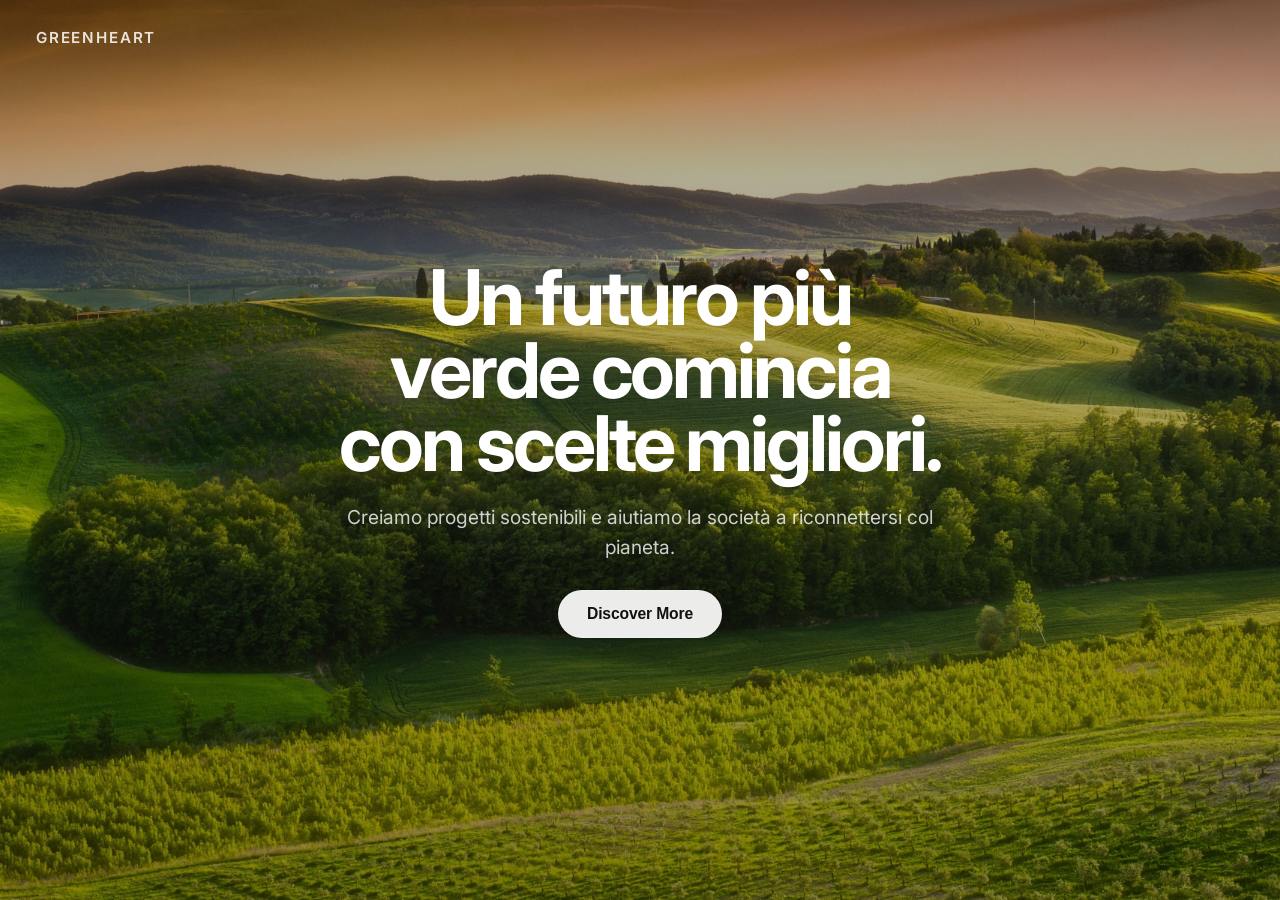
==== index.html @ 52d1bfee "feat: create GreenEarth landing page with hero section and animations" ====
<!DOCTYPE html>
<html lang="en">
<head>
  <meta charset="UTF-8">
  <meta name="viewport" content="width=device-width, initial-scale=1.0">

  <link href="https://fonts.googleapis.com/css2?family=Inter:wght@400;600;700&display=swap" rel="stylesheet">
  <link rel="stylesheet" href="CSS/style.css">

<title>GreenEarth</title>
</head>

<body>

  <section class="hero">

    <!-- LOGO / BRAND -->
    <a href="index.html" class="hero-logo">GreenHeart</a>

    <div class="hero-content">
      <h1>Un futuro più verde comincia con scelte migliori.</h1>
      <p>Creiamo progetti sostenibili e aiutiamo la società a riconnettersi col pianeta.</p>
      <button class="btn">Discover More</button>
    </div>

  </section>

</body>
</html>
---- CSS/style.css ----
/* RESET */
* {
  margin: 0;
  padding: 0;
  box-sizing: border-box;
}

/* BASE */
body {
  font-family: "Inter", sans-serif;
  background: #000;
}

/* HERO */
.hero {
  min-height: 100vh;
  position: relative;
  overflow: hidden;
  display: flex;
  justify-content: center;
  align-items: center;
  text-align: center;
  color: white;
  padding: 40px 20px;
}
.hero::before {
  content: "";
  position: absolute;
  inset: 0;
  background-image: url("../IMMAGINI/561105.jpg");
  background-size: cover;
  background-position: center;
  background-repeat: no-repeat;
  transform: scale(1.12);
  animation: zoomOut 7s ease forwards, slowMove 20s linear infinite;
  z-index: -3;
}
.hero::after {
  content: "";
  position: absolute;
  inset: 0;
  background: linear-gradient(to bottom, rgba(0, 0, 0, 0.28), rgba(0, 0, 0, 0.42));
  z-index: -2;
}

/* LOGO */
.hero-logo {
  position: absolute;
  top: 28px;
  left: 36px;
  z-index: 3;
  font-size: 0.95rem;
  font-weight: 600;
  letter-spacing: 0.12em;
  text-transform: uppercase;
  color: rgba(255, 255, 255, 0.85);
  text-decoration: none;
  transition: opacity 0.3s ease, letter-spacing 0.3s ease;
  animation: fadeSoft 1.2s ease forwards;
}
.hero-logo:hover {
  opacity: 0.75;
  letter-spacing: 0.14em;
}

/* CONTENUTO CENTRALE */
.hero-content {
  position: relative;
  z-index: 2;
  max-width: 760px;
  padding: 20px;
}
.hero-content h1 {
  font-size: clamp(2.8rem, 6vw, 5.4rem);
  font-weight: 700;
  line-height: 0.95;
  letter-spacing: -0.04em;
  margin-bottom: 18px;
  text-wrap: balance;
  opacity: 0;
  animation: fadeUp 1.4s cubic-bezier(0.22, 1, 0.36, 1) forwards;
  animation-delay: 0.4s;
}
.hero-content p {
  max-width: 620px;
  margin: 0 auto 30px;
  font-size: clamp(1rem, 1.8vw, 1.2rem);
  line-height: 1.6;
  color: rgba(255, 255, 255, 0.86);
  opacity: 0;
  animation: fadeUp 1.4 cubic-bezier(0.22, 1, 0.36, 1) forwards;
  animation-delay: 0.8s;
}
.hero-content .btn {
  opacity: 0;
  animation: fadeUp 1.4s cubic-bezier(0.22, 1, 0.36, 1) forwards;
  animation-delay: 1.2s;
}

/* BOTTONE */
.btn {
  display: inline-flex;
  align-items: center;
  justify-content: center;
  padding: 14px 28px;
  border: 1px solid rgba(255, 255, 255, 0.18);
  border-radius: 999px;
  background: rgba(255, 255, 255, 0.92);
  color: #111;
  font-size: 0.98rem;
  font-weight: 600;
  letter-spacing: -0.01em;
  cursor: pointer;
  backdrop-filter: blur(8px);
  transition: transform 0.3s ease, background 0.3s ease, box-shadow 0.3s ease;
}
.btn:hover {
  transform: translateY(-2px) scale(1.01);
  background: #ffffff;
  box-shadow: 0 10px 30px rgba(0, 0, 0, 0.18);
}

/* ANIMAZIONI */
@keyframes zoomOut {
  from {
    transform: scale(1.12);
  }
  to {
    transform: scale(1);
  }
}
@keyframes fadeSoft {
  from {
    opacity: 0;
    transform: translateY(-16px);
  }
  to {
    opacity: 1;
    transform: translateY(0);
  }
}
@keyframes fadeUp {
  from {
    opacity: 0;
    transform: translateY(40px);
  }
  to {
    opacity: 1;
    transform: translateY(0);
  }
}
@keyframes slowMove {
  0% {
    background-position: center;
  }
  50% {
    background-position: 52% 48%;
  }
  100% {
    background-position: center;
  }
}
/* RESPONSIVE */
@media (max-width: 768px) {
  .hero {
    align-items: flex-end;
    padding-bottom: 90px;
  }
  .hero-logo {
    top: 20px;
    left: 20px;
    font-size: 0.85rem;
  }
  .hero-content h1 {
    font-size: clamp(2.2rem, 9vw, 3.4rem);
  }
  .hero-content p {
    font-size: 1rem;
  }
  .btn {
    padding: 13px 24px;
    font-size: 0.95rem;
  }
}

/*# sourceMappingURL=style.css.map */
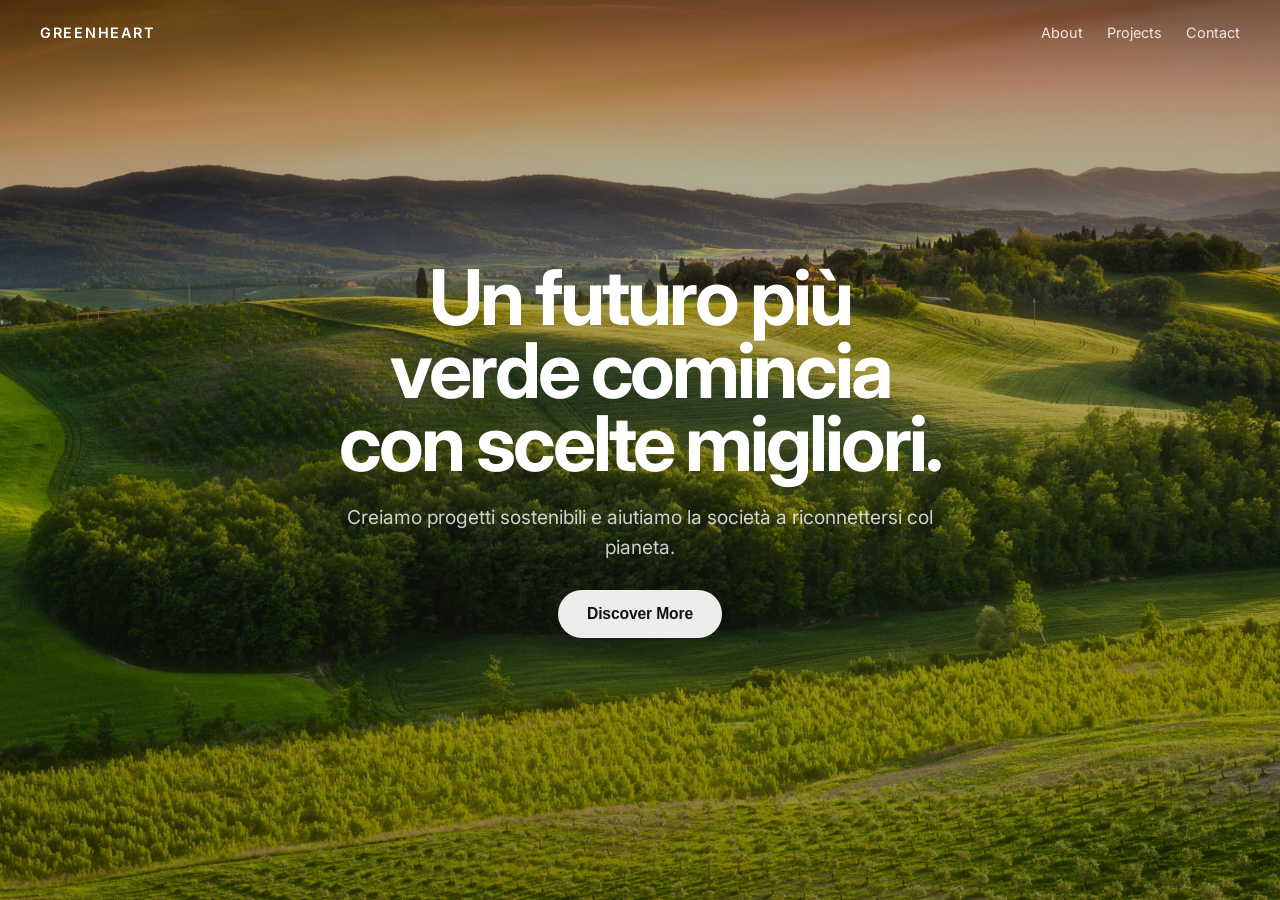
==== commit eacd9486: "refactor: move navbar outside hero and improve layout structure" ====
--- a/index.html
+++ b/index.html
@@ -7,24 +7,28 @@
   <link href="https://fonts.googleapis.com/css2?family=Inter:wght@400;600;700&display=swap" rel="stylesheet">
   <link rel="stylesheet" href="CSS/style.css">
 
-<title>GreenEarth</title>
+  <title>GreenEarth</title>
 </head>
 
 <body>
 
+  <header class="nav">
+    <a href="index.html" class="logo">GreenHeart</a>
+
+    <nav>
+      <a href="#about">About</a>
+      <a href="#projects">Projects</a>
+      <a href="#contact">Contact</a>
+    </nav>
+  </header>
+
   <section class="hero">
-
-    <!-- LOGO / BRAND -->
-    <a href="index.html" class="hero-logo">GreenHeart</a>
-
     <div class="hero-content">
       <h1>Un futuro più verde comincia con scelte migliori.</h1>
       <p>Creiamo progetti sostenibili e aiutiamo la società a riconnettersi col pianeta.</p>
       <button class="btn">Discover More</button>
     </div>
-
   </section>
 
 </body>
-</html>
-
+</html>
--- a/CSS/style.css
+++ b/CSS/style.css
@@ -182,5 +182,37 @@
     font-size: 0.95rem;
   }
 }
+/*NAV*/
+.nav {
+  position: absolute;
+  top: 0;
+  width: 100%;
+  padding: 24px 40px;
+  display: flex;
+  justify-content: space-between;
+  align-items: center;
+  z-index: 10;
+}
+.nav .logo {
+  font-size: 0.9rem;
+  font-weight: 600;
+  letter-spacing: 0.12em;
+  text-transform: uppercase;
+  color: white;
+  text-decoration: none;
+}
+.nav nav {
+  display: flex;
+  gap: 24px;
+}
+.nav nav a {
+  font-size: 0.9rem;
+  color: rgba(255, 255, 255, 0.85);
+  text-decoration: none;
+  transition: opacity 0.3s;
+}
+.nav nav a:hover {
+  opacity: 0.6;
+}
 
 /*# sourceMappingURL=style.css.map */
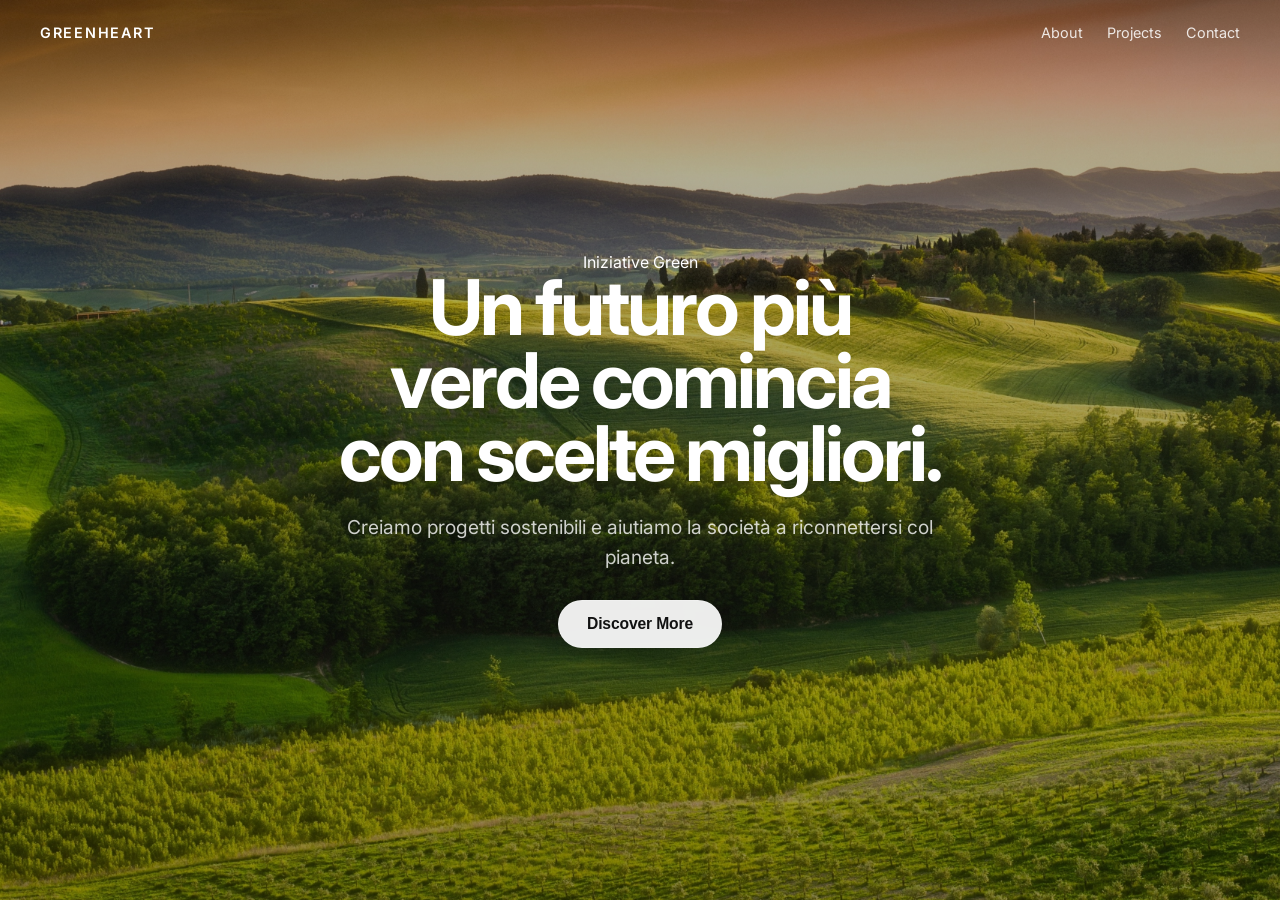
==== commit f2668a0a: "fix: correct sass build path and compilation issue" ====
--- a/index.html
+++ b/index.html
@@ -6,6 +6,8 @@
 
   <link href="https://fonts.googleapis.com/css2?family=Inter:wght@400;600;700&display=swap" rel="stylesheet">
   <link rel="stylesheet" href="CSS/style.css">
+  <!--FONT-->
+  <link href="https://fonts.googleapis.com/css2?family=Syne:wght@700;800&family=DM+Sans:wght@400;500&display=swap" rel="stylesheet">
 
   <title>GreenEarth</title>
 </head>
@@ -24,6 +26,7 @@
 
   <section class="hero">
     <div class="hero-content">
+      <span class="eyebrow">Iniziative Green</span>
       <h1>Un futuro più verde comincia con scelte migliori.</h1>
       <p>Creiamo progetti sostenibili e aiutiamo la società a riconnettersi col pianeta.</p>
       <button class="btn">Discover More</button>
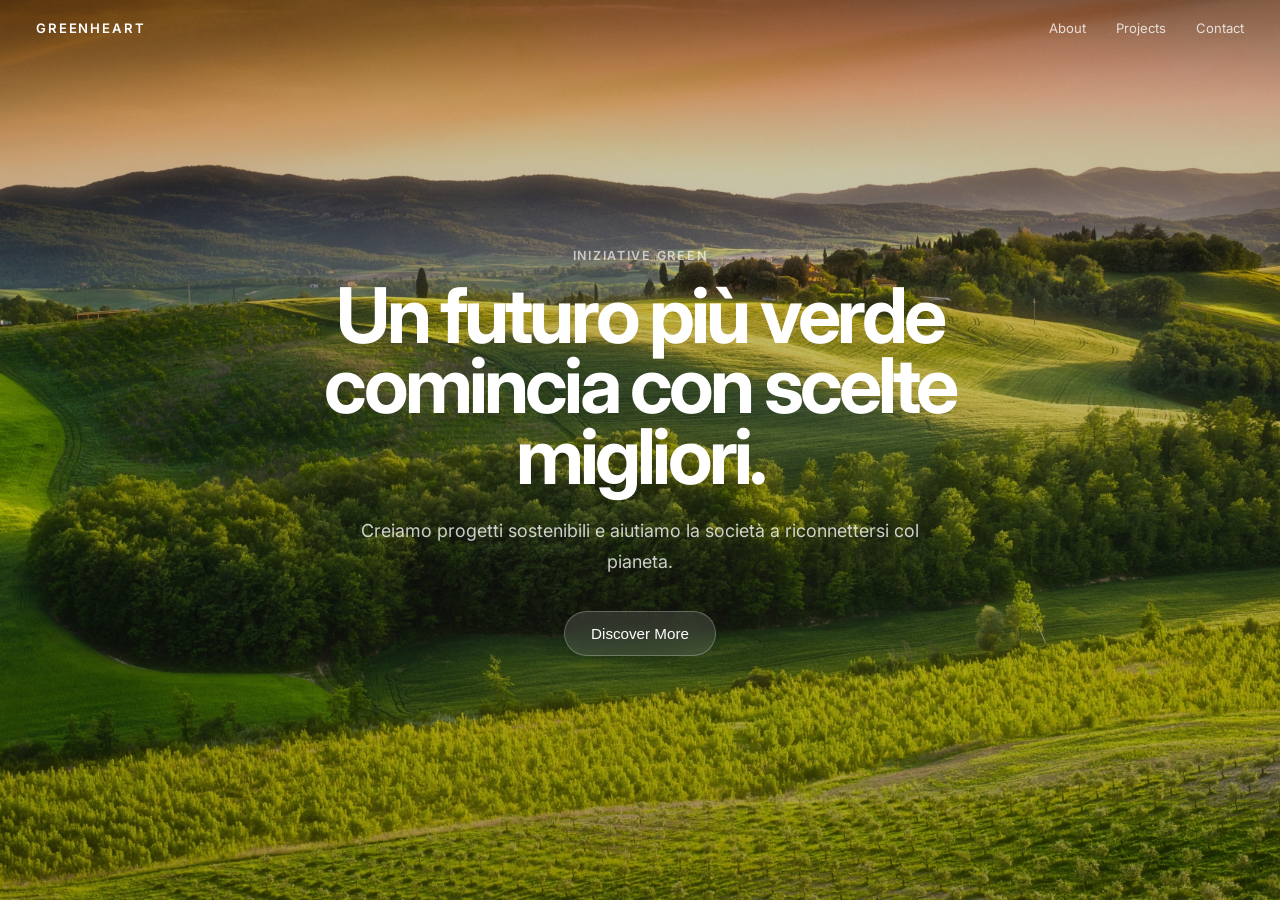
==== commit a3f82c66: "fix: resolve about page background and section style conflict" ====
--- a/index.html
+++ b/index.html
@@ -1,5 +1,5 @@
 <!DOCTYPE html>
-<html lang="en">
+<html lang="it">
 <head>
   <meta charset="UTF-8">
   <meta name="viewport" content="width=device-width, initial-scale=1.0">
--- a/CSS/style.css
+++ b/CSS/style.css
@@ -6,9 +6,55 @@
 }
 
 /* BASE */
+html {
+  scroll-behavior: smooth;
+}
+
 body {
   font-family: "Inter", sans-serif;
   background: #000;
+  color: #fff;
+}
+
+/* NAV */
+.nav {
+  position: absolute;
+  top: 0;
+  left: 0;
+  width: 100%;
+  padding: 20px 36px;
+  display: flex;
+  justify-content: space-between;
+  align-items: center;
+  z-index: 10;
+  opacity: 0;
+  transform: translateY(-20px);
+  animation: fadeNav 1.1s cubic-bezier(0.22, 1, 0.36, 1) forwards;
+  animation-delay: 0.3s;
+}
+.nav .logo {
+  font-size: 0.82rem;
+  font-weight: 600;
+  letter-spacing: 0.14em;
+  text-transform: uppercase;
+  color: #fff;
+  text-decoration: none;
+}
+.nav .logo:hover {
+  opacity: 0.7;
+}
+.nav nav {
+  display: flex;
+  gap: 30px;
+}
+.nav nav a {
+  font-size: 0.82rem;
+  color: rgba(255, 255, 255, 0.78);
+  text-decoration: none;
+  transition: opacity 0.3s ease;
+}
+.nav nav a:hover {
+  opacity: 0.55;
 }
 
 /* HERO */
@@ -20,7 +66,6 @@
   justify-content: center;
   align-items: center;
   text-align: center;
-  color: white;
   padding: 40px 20px;
 }
 .hero::before {
@@ -30,65 +75,55 @@
   background-image: url("../IMMAGINI/561105.jpg");
   background-size: cover;
   background-position: center;
-  background-repeat: no-repeat;
-  transform: scale(1.12);
-  animation: zoomOut 7s ease forwards, slowMove 20s linear infinite;
+  transform: scale(1.18);
+  animation: heroZoom 7s cubic-bezier(0.22, 1, 0.36, 1) forwards, heroDrift 18s ease-in-out infinite alternate;
   z-index: -3;
 }
 .hero::after {
   content: "";
   position: absolute;
   inset: 0;
-  background: linear-gradient(to bottom, rgba(0, 0, 0, 0.28), rgba(0, 0, 0, 0.42));
+  background: linear-gradient(to bottom, rgba(0, 0, 0, 0.18), rgba(0, 0, 0, 0.34));
   z-index: -2;
 }
 
-/* LOGO */
-.hero-logo {
-  position: absolute;
-  top: 28px;
-  left: 36px;
-  z-index: 3;
-  font-size: 0.95rem;
-  font-weight: 600;
-  letter-spacing: 0.12em;
-  text-transform: uppercase;
-  color: rgba(255, 255, 255, 0.85);
-  text-decoration: none;
-  transition: opacity 0.3s ease, letter-spacing 0.3s ease;
-  animation: fadeSoft 1.2s ease forwards;
-}
-.hero-logo:hover {
-  opacity: 0.75;
-  letter-spacing: 0.14em;
-}
-
-/* CONTENUTO CENTRALE */
+/* HERO CONTENT */
 .hero-content {
   position: relative;
   z-index: 2;
-  max-width: 760px;
+  max-width: 680px;
   padding: 20px;
 }
+.hero-content .eyebrow {
+  display: inline-block;
+  margin-bottom: 18px;
+  font-size: 0.78rem;
+  font-weight: 600;
+  letter-spacing: 0.14em;
+  text-transform: uppercase;
+  color: rgba(255, 255, 255, 0.65);
+  opacity: 0;
+  animation: fadeUp 1.2s ease forwards;
+  animation-delay: 0.2s;
+}
 .hero-content h1 {
-  font-size: clamp(2.8rem, 6vw, 5.4rem);
+  font-size: clamp(3rem, 6vw, 5.8rem);
   font-weight: 700;
-  line-height: 0.95;
-  letter-spacing: -0.04em;
-  margin-bottom: 18px;
-  text-wrap: balance;
+  line-height: 0.92;
+  letter-spacing: -0.05em;
+  margin-bottom: 22px;
   opacity: 0;
   animation: fadeUp 1.4s cubic-bezier(0.22, 1, 0.36, 1) forwards;
   animation-delay: 0.4s;
 }
 .hero-content p {
-  max-width: 620px;
-  margin: 0 auto 30px;
-  font-size: clamp(1rem, 1.8vw, 1.2rem);
-  line-height: 1.6;
-  color: rgba(255, 255, 255, 0.86);
-  opacity: 0;
-  animation: fadeUp 1.4 cubic-bezier(0.22, 1, 0.36, 1) forwards;
+  max-width: 560px;
+  margin: 0 auto 34px;
+  font-size: clamp(1rem, 1.5vw, 1.12rem);
+  line-height: 1.75;
+  color: rgba(255, 255, 255, 0.78);
+  opacity: 0;
+  animation: fadeUp 1.4s cubic-bezier(0.22, 1, 0.36, 1) forwards;
   animation-delay: 0.8s;
 }
 .hero-content .btn {
@@ -97,42 +132,50 @@
   animation-delay: 1.2s;
 }
 
-/* BOTTONE */
+/* BUTTON - STYLE APPLE */
 .btn {
-  display: inline-flex;
-  align-items: center;
-  justify-content: center;
-  padding: 14px 28px;
-  border: 1px solid rgba(255, 255, 255, 0.18);
+  padding: 13px 26px;
   border-radius: 999px;
-  background: rgba(255, 255, 255, 0.92);
-  color: #111;
-  font-size: 0.98rem;
-  font-weight: 600;
-  letter-spacing: -0.01em;
-  cursor: pointer;
-  backdrop-filter: blur(8px);
-  transition: transform 0.3s ease, background 0.3s ease, box-shadow 0.3s ease;
+  background: rgba(255, 255, 255, 0.12);
+  color: #fff;
+  border: 1px solid rgba(255, 255, 255, 0.25);
+  backdrop-filter: blur(12px);
+  text-decoration: none;
+  font-size: 0.95rem;
+  font-weight: 500;
+  transition: all 0.35s ease;
 }
 .btn:hover {
-  transform: translateY(-2px) scale(1.01);
-  background: #ffffff;
-  box-shadow: 0 10px 30px rgba(0, 0, 0, 0.18);
+  background: rgba(255, 255, 255, 0.2);
+  transform: translateY(-2px) scale(1.02);
+  box-shadow: 0 10px 30px rgba(0, 0, 0, 0.25);
+}
+
+/* SEZIONI */
+section:not(.hero):not(.about-hero) {
+  padding: 120px 24px;
+  background: #f7f9f6;
+  color: #1c1c1c;
+  text-align: center;
+}
+section:not(.hero):not(.about-hero) h2 {
+  font-size: clamp(2rem, 4vw, 3rem);
+  margin-bottom: 20px;
+  letter-spacing: -0.03em;
+}
+section:not(.hero):not(.about-hero) p {
+  max-width: 700px;
+  margin: 0 auto;
+  line-height: 1.7;
+  font-size: 1.05rem;
+  color: #4a4a4a;
 }
 
 /* ANIMAZIONI */
-@keyframes zoomOut {
-  from {
-    transform: scale(1.12);
-  }
-  to {
-    transform: scale(1);
-  }
-}
-@keyframes fadeSoft {
+@keyframes fadeNav {
   from {
     opacity: 0;
-    transform: translateY(-16px);
+    transform: translateY(-20px);
   }
   to {
     opacity: 1;
@@ -149,28 +192,37 @@
     transform: translateY(0);
   }
 }
-@keyframes slowMove {
+@keyframes heroZoom {
+  from {
+    transform: scale(1.18);
+  }
+  to {
+    transform: scale(1);
+  }
+}
+@keyframes heroDrift {
   0% {
-    background-position: center;
-  }
-  50% {
-    background-position: 52% 48%;
+    background-position: 50% 50%;
   }
   100% {
-    background-position: center;
+    background-position: 54% 48%;
   }
 }
 /* RESPONSIVE */
 @media (max-width: 768px) {
+  .nav {
+    padding: 18px 20px;
+  }
+  .nav nav {
+    gap: 16px;
+  }
+  .nav nav a {
+    font-size: 0.8rem;
+  }
   .hero {
     align-items: flex-end;
     padding-bottom: 90px;
   }
-  .hero-logo {
-    top: 20px;
-    left: 20px;
-    font-size: 0.85rem;
-  }
   .hero-content h1 {
     font-size: clamp(2.2rem, 9vw, 3.4rem);
   }
@@ -178,41 +230,98 @@
     font-size: 1rem;
   }
   .btn {
-    padding: 13px 24px;
-    font-size: 0.95rem;
-  }
-}
-/*NAV*/
-.nav {
-  position: absolute;
-  top: 0;
-  width: 100%;
-  padding: 24px 40px;
+    padding: 11px 20px;
+    font-size: 0.9rem;
+  }
+  section:not(.hero) {
+    padding: 90px 20px;
+  }
+}
+/* ABOUT PAGE */
+.about-page {
+  min-height: 100vh;
+  background: #000;
+}
+
+.about-hero {
+  min-height: 100vh;
+  position: relative;
+  overflow: hidden;
+  isolation: isolate;
   display: flex;
-  justify-content: space-between;
+  justify-content: flex-end;
   align-items: center;
-  z-index: 10;
-}
-.nav .logo {
-  font-size: 0.9rem;
+  padding: 120px 40px 60px;
+}
+.about-hero::before {
+  content: "";
+  position: absolute;
+  inset: 0;
+  background-image: url("../IMMAGINI/ABOUT.jpg");
+  background-size: cover;
+  background-position: center;
+  background-repeat: no-repeat;
+  transform: scale(1.06);
+  animation: heroZoom 7s cubic-bezier(0.22, 1, 0.36, 1) forwards;
+  z-index: 0;
+}
+.about-hero::after {
+  content: "";
+  position: absolute;
+  inset: 0;
+  background: linear-gradient(to right, rgba(0, 0, 0, 0.16), rgba(0, 0, 0, 0.42));
+  z-index: 1;
+}
+
+.about-panel {
+  position: relative;
+  z-index: 2;
+  width: min(100%, 520px);
+  padding: 36px 32px;
+  border-radius: 28px;
+  border: 1px solid rgba(255, 255, 255, 0.14);
+  background: rgba(255, 255, 255, 0.08);
+  backdrop-filter: blur(14px);
+  box-shadow: 0 20px 60px rgba(0, 0, 0, 0.22);
+}
+.about-panel .eyebrow {
+  display: inline-block;
+  margin-bottom: 16px;
+  font-size: 0.78rem;
   font-weight: 600;
-  letter-spacing: 0.12em;
+  letter-spacing: 0.14em;
   text-transform: uppercase;
-  color: white;
-  text-decoration: none;
-}
-.nav nav {
-  display: flex;
-  gap: 24px;
-}
-.nav nav a {
-  font-size: 0.9rem;
-  color: rgba(255, 255, 255, 0.85);
-  text-decoration: none;
-  transition: opacity 0.3s;
-}
-.nav nav a:hover {
-  opacity: 0.6;
+  color: rgba(255, 255, 255, 0.68);
+}
+.about-panel h1 {
+  font-size: clamp(2rem, 4vw, 3.4rem);
+  line-height: 0.98;
+  letter-spacing: -0.04em;
+  margin-bottom: 18px;
+  color: #fff;
+}
+.about-panel p {
+  font-size: 1rem;
+  line-height: 1.75;
+  color: rgba(255, 255, 255, 0.82);
+}
+
+@media (max-width: 768px) {
+  .about-hero {
+    justify-content: center;
+    align-items: flex-end;
+    padding: 110px 20px 40px;
+  }
+  .about-panel {
+    padding: 28px 22px;
+    border-radius: 22px;
+  }
+  .about-panel h1 {
+    font-size: clamp(1.8rem, 8vw, 2.6rem);
+  }
+  .about-panel p {
+    font-size: 0.98rem;
+  }
 }
 
 /*# sourceMappingURL=style.css.map */
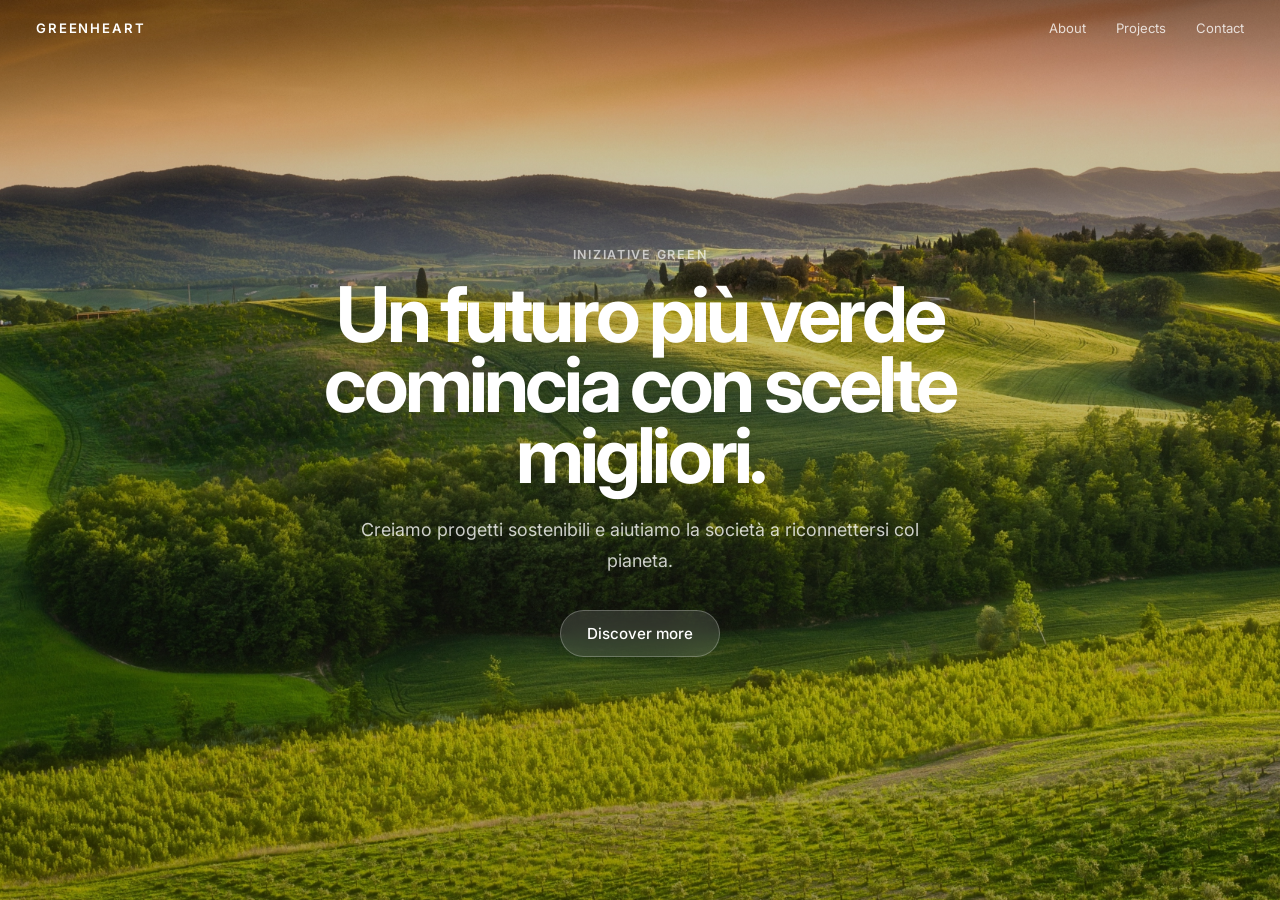
==== commit b34c56d8: "feat: link hero CTA button to projects page" ====
--- a/index.html
+++ b/index.html
@@ -18,9 +18,9 @@
     <a href="index.html" class="logo">GreenHeart</a>
 
     <nav>
-      <a href="#about">About</a>
-      <a href="#projects">Projects</a>
-      <a href="#contact">Contact</a>
+      <a href="PAGINE/about.html">About</a>
+      <a href="PAGINE/Progetti.html">Projects</a>
+      <a href="PAGINE/Form.html">Contact</a>
     </nav>
   </header>
 
@@ -29,7 +29,7 @@
       <span class="eyebrow">Iniziative Green</span>
       <h1>Un futuro più verde comincia con scelte migliori.</h1>
       <p>Creiamo progetti sostenibili e aiutiamo la società a riconnettersi col pianeta.</p>
-      <button class="btn">Discover More</button>
+      <a href="PAGINE/Progetti.html" class="PulsanteHome">Discover more</a>
     </div>
   </section>
 
--- a/CSS/style.css
+++ b/CSS/style.css
@@ -1,11 +1,18 @@
-/* RESET */
+/* =========================
+   VARIABLES
+========================= */
+/* =========================
+   RESET
+========================= */
 * {
   margin: 0;
   padding: 0;
   box-sizing: border-box;
 }
 
-/* BASE */
+/* =========================
+   BASE
+========================= */
 html {
   scroll-behavior: smooth;
 }
@@ -13,10 +20,12 @@
 body {
   font-family: "Inter", sans-serif;
   background: #000;
-  color: #fff;
-}
-
-/* NAV */
+  color: #ffffff;
+}
+
+/* =========================
+   NAV
+========================= */
 .nav {
   position: absolute;
   top: 0;
@@ -37,7 +46,7 @@
   font-weight: 600;
   letter-spacing: 0.14em;
   text-transform: uppercase;
-  color: #fff;
+  color: #ffffff;
   text-decoration: none;
 }
 .nav .logo:hover {
@@ -57,7 +66,9 @@
   opacity: 0.55;
 }
 
-/* HERO */
+/* =========================
+   HOME HERO
+========================= */
 .hero {
   min-height: 100vh;
   position: relative;
@@ -75,6 +86,7 @@
   background-image: url("../IMMAGINI/561105.jpg");
   background-size: cover;
   background-position: center;
+  background-repeat: no-repeat;
   transform: scale(1.18);
   animation: heroZoom 7s cubic-bezier(0.22, 1, 0.36, 1) forwards, heroDrift 18s ease-in-out infinite alternate;
   z-index: -3;
@@ -87,7 +99,6 @@
   z-index: -2;
 }
 
-/* HERO CONTENT */
 .hero-content {
   position: relative;
   z-index: 2;
@@ -132,38 +143,44 @@
   animation-delay: 1.2s;
 }
 
-/* BUTTON - STYLE APPLE */
-.btn {
+/* =========================
+   BUTTON
+========================= */
+.PulsanteHome {
+  display: inline-block;
   padding: 13px 26px;
   border-radius: 999px;
   background: rgba(255, 255, 255, 0.12);
-  color: #fff;
+  color: #ffffff;
   border: 1px solid rgba(255, 255, 255, 0.25);
   backdrop-filter: blur(12px);
   text-decoration: none;
   font-size: 0.95rem;
   font-weight: 500;
   transition: all 0.35s ease;
-}
-.btn:hover {
+  cursor: pointer;
+}
+.PulsanteHome:hover {
   background: rgba(255, 255, 255, 0.2);
   transform: translateY(-2px) scale(1.02);
   box-shadow: 0 10px 30px rgba(0, 0, 0, 0.25);
 }
 
-/* SEZIONI */
-section:not(.hero):not(.about-hero) {
+/* =========================
+   GENERIC SECTIONS
+========================= */
+section:not(.hero):not(.about-hero):not(.projects-hero) {
   padding: 120px 24px;
   background: #f7f9f6;
   color: #1c1c1c;
   text-align: center;
 }
-section:not(.hero):not(.about-hero) h2 {
+section:not(.hero):not(.about-hero):not(.projects-hero) h2 {
   font-size: clamp(2rem, 4vw, 3rem);
   margin-bottom: 20px;
   letter-spacing: -0.03em;
 }
-section:not(.hero):not(.about-hero) p {
+section:not(.hero):not(.about-hero):not(.projects-hero) p {
   max-width: 700px;
   margin: 0 auto;
   line-height: 1.7;
@@ -171,73 +188,9 @@
   color: #4a4a4a;
 }
 
-/* ANIMAZIONI */
-@keyframes fadeNav {
-  from {
-    opacity: 0;
-    transform: translateY(-20px);
-  }
-  to {
-    opacity: 1;
-    transform: translateY(0);
-  }
-}
-@keyframes fadeUp {
-  from {
-    opacity: 0;
-    transform: translateY(40px);
-  }
-  to {
-    opacity: 1;
-    transform: translateY(0);
-  }
-}
-@keyframes heroZoom {
-  from {
-    transform: scale(1.18);
-  }
-  to {
-    transform: scale(1);
-  }
-}
-@keyframes heroDrift {
-  0% {
-    background-position: 50% 50%;
-  }
-  100% {
-    background-position: 54% 48%;
-  }
-}
-/* RESPONSIVE */
-@media (max-width: 768px) {
-  .nav {
-    padding: 18px 20px;
-  }
-  .nav nav {
-    gap: 16px;
-  }
-  .nav nav a {
-    font-size: 0.8rem;
-  }
-  .hero {
-    align-items: flex-end;
-    padding-bottom: 90px;
-  }
-  .hero-content h1 {
-    font-size: clamp(2.2rem, 9vw, 3.4rem);
-  }
-  .hero-content p {
-    font-size: 1rem;
-  }
-  .btn {
-    padding: 11px 20px;
-    font-size: 0.9rem;
-  }
-  section:not(.hero) {
-    padding: 90px 20px;
-  }
-}
-/* ABOUT PAGE */
+/* =========================
+   ABOUT PAGE
+========================= */
 .about-page {
   min-height: 100vh;
   background: #000;
@@ -248,10 +201,12 @@
   position: relative;
   overflow: hidden;
   isolation: isolate;
-  display: flex;
-  justify-content: flex-end;
+  display: grid;
+  grid-template-columns: minmax(280px, 420px) minmax(420px, 640px);
+  justify-content: center;
   align-items: center;
-  padding: 120px 40px 60px;
+  column-gap: 64px;
+  padding: 120px 60px 60px;
 }
 .about-hero::before {
   content: "";
@@ -269,20 +224,59 @@
   content: "";
   position: absolute;
   inset: 0;
-  background: linear-gradient(to right, rgba(0, 0, 0, 0.16), rgba(0, 0, 0, 0.42));
+  background: linear-gradient(to right, rgba(0, 0, 0, 0.18), rgba(0, 0, 0, 0.36));
   z-index: 1;
 }
 
+.about-left {
+  position: relative;
+  z-index: 2;
+  max-width: 380px;
+  opacity: 0;
+  animation: fadeLeft 1.2s cubic-bezier(0.22, 1, 0.36, 1) forwards;
+  animation-delay: 0.4s;
+}
+.about-left p {
+  margin: 0;
+  font-size: clamp(1.6rem, 2.8vw, 2.6rem);
+  line-height: 1.22;
+  font-weight: 500;
+  color: rgba(255, 255, 255, 0.9);
+  letter-spacing: -0.01em;
+}
+.about-left .highlight {
+  position: relative;
+  display: inline-block;
+  color: #ffffff;
+  z-index: 1;
+}
+.about-left .highlight::after {
+  content: "";
+  position: absolute;
+  left: 0;
+  bottom: 0.08em;
+  width: 100%;
+  height: 0.35em;
+  background: rgba(76, 175, 80, 0.45);
+  border-radius: 999px;
+  z-index: -1;
+  transform: scaleX(0);
+  transform-origin: left;
+  animation: underlineReveal 0.9s ease forwards;
+  animation-delay: 1.1s;
+}
+
 .about-panel {
   position: relative;
   z-index: 2;
-  width: min(100%, 520px);
-  padding: 36px 32px;
-  border-radius: 28px;
-  border: 1px solid rgba(255, 255, 255, 0.14);
-  background: rgba(255, 255, 255, 0.08);
-  backdrop-filter: blur(14px);
-  box-shadow: 0 20px 60px rgba(0, 0, 0, 0.22);
+  width: 100%;
+  max-width: 620px;
+  padding: 48px 44px;
+  border-radius: 36px;
+  border: 1px solid rgba(255, 255, 255, 0.12);
+  background: rgba(255, 255, 255, 0.06);
+  backdrop-filter: blur(10px);
+  box-shadow: 0 10px 40px rgba(0, 0, 0, 0.18);
 }
 .about-panel .eyebrow {
   display: inline-block;
@@ -294,34 +288,489 @@
   color: rgba(255, 255, 255, 0.68);
 }
 .about-panel h1 {
-  font-size: clamp(2rem, 4vw, 3.4rem);
+  font-size: clamp(2.2rem, 4vw, 3.8rem);
   line-height: 0.98;
   letter-spacing: -0.04em;
-  margin-bottom: 18px;
-  color: #fff;
+  margin-bottom: 20px;
+  color: #ffffff;
 }
 .about-panel p {
-  font-size: 1rem;
+  font-size: 1.05rem;
   line-height: 1.75;
   color: rgba(255, 255, 255, 0.82);
 }
 
-@media (max-width: 768px) {
+/* =========================
+   PROJECTS PAGE
+========================= */
+.projects-page {
+  min-height: 100vh;
+  background: #f7f9f6;
+  color: #1c1c1c;
+}
+
+.projects-hero {
+  min-height: 70vh;
+  position: relative;
+  overflow: hidden;
+  isolation: isolate;
+  display: flex;
+  justify-content: center;
+  align-items: center;
+  text-align: center;
+  padding: 120px 20px;
+}
+.projects-hero::before {
+  content: "";
+  position: absolute;
+  inset: 0;
+  background-image: url("../IMMAGINI/PROGETTI.jpg");
+  background-size: cover;
+  background-position: center;
+  background-repeat: no-repeat;
+  transform: scale(1.08);
+  animation: heroZoom 7s cubic-bezier(0.22, 1, 0.36, 1) forwards;
+  z-index: 0;
+}
+.projects-hero::after {
+  content: "";
+  position: absolute;
+  inset: 0;
+  background: linear-gradient(to bottom, rgba(0, 0, 0, 0.16), rgba(0, 0, 0, 0.48));
+  z-index: 1;
+}
+
+.projects-intro {
+  position: relative;
+  z-index: 2;
+  max-width: 760px;
+  margin: 0 auto;
+}
+.projects-intro .eyebrow {
+  display: inline-block;
+  margin-bottom: 18px;
+  font-size: 0.78rem;
+  font-weight: 600;
+  letter-spacing: 0.14em;
+  text-transform: uppercase;
+  color: rgba(255, 255, 255, 0.72);
+  opacity: 0;
+  animation: fadeUpSoft 1s cubic-bezier(0.22, 1, 0.36, 1) forwards;
+  animation-delay: 0.2s;
+}
+.projects-intro h1 {
+  font-size: clamp(2.8rem, 6vw, 5rem);
+  line-height: 0.95;
+  letter-spacing: -0.05em;
+  margin-bottom: 20px;
+  color: #ffffff;
+  opacity: 0;
+  filter: blur(8px);
+  animation: fadeBlurIn 1.4s cubic-bezier(0.22, 1, 0.36, 1) forwards;
+  animation-delay: 0.4s;
+}
+.projects-intro p {
+  max-width: 600px;
+  margin: 0 auto;
+  font-size: 1.08rem;
+  line-height: 1.75;
+  color: rgba(255, 255, 255, 0.7);
+  opacity: 0;
+  animation: fadeUpSoft 1.2s cubic-bezier(0.22, 1, 0.36, 1) forwards;
+  animation-delay: 0.8s;
+}
+.projects-intro .hero-text {
+  color: #a5aaa7 !important;
+}
+
+.projects-grid-section {
+  padding: 50px 60px 100px;
+}
+
+.projects-grid {
+  display: grid;
+  grid-template-columns: repeat(3, minmax(0, 1fr));
+  gap: 28px;
+}
+
+.project-card {
+  background: rgba(255, 255, 255, 0.78);
+  border: 1px solid rgba(20, 20, 20, 0.06);
+  border-radius: 28px;
+  overflow: hidden;
+  box-shadow: 0 12px 40px rgba(0, 0, 0, 0.06);
+  transition: transform 0.35s ease, box-shadow 0.35s ease;
+}
+.project-card:hover {
+  transform: translateY(-6px);
+  box-shadow: 0 18px 50px rgba(0, 0, 0, 0.1);
+}
+.project-card img {
+  width: 100%;
+  height: 260px;
+  object-fit: cover;
+  display: block;
+}
+
+.project-card-content {
+  padding: 26px 24px 28px;
+}
+.project-card-content .project-tag {
+  display: inline-block;
+  margin-bottom: 12px;
+  font-size: 0.74rem;
+  font-weight: 600;
+  letter-spacing: 0.12em;
+  text-transform: uppercase;
+  color: #68806f;
+}
+.project-card-content h2 {
+  font-size: 1.6rem;
+  line-height: 1.05;
+  letter-spacing: -0.03em;
+  margin-bottom: 14px;
+  color: #1c1c1c;
+}
+.project-card-content p {
+  font-size: 0.98rem;
+  line-height: 1.7;
+  color: #4d5952;
+  margin-bottom: 20px;
+}
+.project-card-content a {
+  display: inline-block;
+  text-decoration: none;
+  color: #1c1c1c;
+  font-weight: 600;
+  transition: opacity 0.3s ease, transform 0.3s ease;
+}
+.project-card-content a:hover {
+  opacity: 0.65;
+  transform: translateX(4px);
+}
+
+/* =========================
+   ANIMATIONS
+========================= */
+@keyframes fadeNav {
+  from {
+    opacity: 0;
+    transform: translateY(-20px);
+  }
+  to {
+    opacity: 1;
+    transform: translateY(0);
+  }
+}
+@keyframes fadeUp {
+  from {
+    opacity: 0;
+    transform: translateY(40px);
+  }
+  to {
+    opacity: 1;
+    transform: translateY(0);
+  }
+}
+@keyframes fadeUpSoft {
+  from {
+    opacity: 0;
+    transform: translateY(24px);
+  }
+  to {
+    opacity: 1;
+    transform: translateY(0);
+  }
+}
+@keyframes fadeBlurIn {
+  from {
+    opacity: 0;
+    filter: blur(8px);
+    transform: translateY(28px);
+  }
+  to {
+    opacity: 1;
+    filter: blur(0);
+    transform: translateY(0);
+  }
+}
+@keyframes heroZoom {
+  from {
+    transform: scale(1.18);
+  }
+  to {
+    transform: scale(1);
+  }
+}
+@keyframes heroDrift {
+  0% {
+    background-position: 50% 50%;
+  }
+  100% {
+    background-position: 54% 48%;
+  }
+}
+@keyframes fadeLeft {
+  from {
+    opacity: 0;
+    transform: translateX(-24px);
+  }
+  to {
+    opacity: 1;
+    transform: translateX(0);
+  }
+}
+@keyframes underlineReveal {
+  from {
+    transform: scaleX(0);
+  }
+  to {
+    transform: scaleX(1);
+  }
+}
+/* =========================
+   RESPONSIVE
+========================= */
+@media (max-width: 1024px) {
+  .projects-grid {
+    grid-template-columns: 1fr 1fr;
+  }
+}
+@media (max-width: 900px) {
   .about-hero {
-    justify-content: center;
-    align-items: flex-end;
+    grid-template-columns: 1fr;
+    row-gap: 32px;
     padding: 110px 20px 40px;
+    align-content: center;
+  }
+  .about-left {
+    max-width: 100%;
+  }
+  .about-left p {
+    font-size: clamp(1.4rem, 6vw, 2rem);
   }
   .about-panel {
-    padding: 28px 22px;
-    border-radius: 22px;
+    max-width: 100%;
+    padding: 32px 24px;
+    border-radius: 24px;
   }
   .about-panel h1 {
-    font-size: clamp(1.8rem, 8vw, 2.6rem);
+    font-size: clamp(1.8rem, 8vw, 2.8rem);
   }
   .about-panel p {
     font-size: 0.98rem;
   }
 }
+@media (max-width: 768px) {
+  .nav {
+    padding: 18px 20px;
+  }
+  .nav nav {
+    gap: 16px;
+  }
+  .nav nav a {
+    font-size: 0.8rem;
+  }
+  .hero {
+    align-items: flex-end;
+    padding-bottom: 90px;
+  }
+  .hero-content h1 {
+    font-size: clamp(2.2rem, 9vw, 3.4rem);
+  }
+  .hero-content p {
+    font-size: 1rem;
+  }
+  .projects-hero {
+    min-height: 100vh;
+    padding: 120px 20px 40px;
+  }
+  .projects-intro h1 {
+    font-size: clamp(2.2rem, 9vw, 3.6rem);
+  }
+  .projects-intro p {
+    font-size: 1rem;
+  }
+  .btn {
+    padding: 11px 20px;
+    font-size: 0.9rem;
+  }
+  .projects-grid-section {
+    padding: 20px 20px 80px;
+  }
+  .projects-grid {
+    grid-template-columns: 1fr;
+    gap: 22px;
+  }
+  .project-card img {
+    height: 220px;
+  }
+  section:not(.hero):not(.about-hero):not(.projects-hero) {
+    padding: 90px 20px;
+  }
+}
+/* CONTACT PAGE*/
+.contact-page {
+  min-height: 100vh;
+  background: #000;
+}
+
+.contact-hero {
+  min-height: 100vh;
+  position: relative;
+  overflow: hidden;
+  isolation: isolate;
+  display: flex;
+  justify-content: center;
+  align-items: center;
+  padding: 120px 24px 60px;
+}
+.contact-hero::before {
+  content: "";
+  position: absolute;
+  inset: 0;
+  background-image: url("../IMMAGINI/pascolo.avif");
+  background-size: cover;
+  background-position: center;
+  background-repeat: no-repeat;
+  transform: scale(1.06);
+  animation: heroZoom 7s cubic-bezier(0.22, 1, 0.36, 1) forwards;
+  z-index: 0;
+}
+.contact-hero::after {
+  content: "";
+  position: absolute;
+  inset: 0;
+  background: linear-gradient(to bottom, rgba(0, 0, 0, 0.16), rgba(0, 0, 0, 0.3));
+  z-index: 1;
+}
+
+.contact-layout {
+  position: relative;
+  z-index: 2;
+  width: 100%;
+  max-width: 760px;
+  margin: 0 auto;
+  display: flex;
+  flex-direction: column;
+  align-items: center;
+  text-align: center;
+  gap: 34px;
+}
+
+.contact-copy {
+  max-width: 620px;
+}
+.contact-copy .eyebrow {
+  display: inline-block;
+  margin-bottom: 18px;
+  font-size: 0.78rem;
+  font-weight: 600;
+  letter-spacing: 0.14em;
+  text-transform: uppercase;
+  color: rgba(255, 255, 255, 0.72);
+}
+.contact-copy h1 {
+  font-size: clamp(2.8rem, 6vw, 5rem);
+  line-height: 0.94;
+  letter-spacing: -0.05em;
+  margin-bottom: 20px;
+  color: #ffffff;
+}
+.contact-copy p {
+  max-width: 520px;
+  margin: 0 auto;
+  font-size: 1.05rem;
+  line-height: 1.75;
+  color: rgba(255, 255, 255, 0.78);
+}
+
+.contact-panel {
+  width: 100%;
+  max-width: 560px;
+  margin: 0 auto;
+  padding: 24px 22px;
+  border-radius: 20px;
+  background: rgba(255, 255, 255, 0.03);
+  backdrop-filter: blur(4px);
+  border: 1px solid rgba(255, 255, 255, 0.06);
+}
+
+.contact-form {
+  display: flex;
+  flex-direction: column;
+  gap: 20px;
+}
+
+.form-group {
+  display: flex;
+  flex-direction: column;
+  gap: 10px;
+  text-align: left;
+}
+.form-group label {
+  font-size: 0.82rem;
+  font-weight: 600;
+  letter-spacing: 0.04em;
+  color: rgba(255, 255, 255, 0.78);
+}
+.form-group input,
+.form-group textarea {
+  width: 100%;
+  padding: 14px 8px;
+  border: none;
+  border-bottom: 1px solid rgba(255, 255, 255, 0.25);
+  background: transparent;
+  color: #ffffff;
+  font: inherit;
+  outline: none;
+  transition: border-color 0.3s ease;
+}
+.form-group input::placeholder,
+.form-group textarea::placeholder {
+  color: rgba(255, 255, 255, 0.4);
+}
+.form-group input:focus,
+.form-group textarea:focus {
+  border-bottom-color: rgba(255, 255, 255, 0.6);
+}
+.form-group textarea {
+  resize: vertical;
+  min-height: 120px;
+}
+
+.contact-form .btn {
+  align-self: center;
+  margin-top: 8px;
+  background: transparent;
+  color: #ffffff;
+  border: 1px solid rgba(255, 255, 255, 0.22);
+  box-shadow: none;
+  cursor: pointer;
+}
+.contact-form .btn:hover {
+  background: rgba(255, 255, 255, 0.08);
+  transform: translateY(-1px);
+}
+
+@media (max-width: 900px) {
+  .contact-hero {
+    padding: 110px 20px 40px;
+  }
+  .contact-layout {
+    max-width: 100%;
+    gap: 28px;
+  }
+  .contact-copy h1 {
+    font-size: clamp(2.2rem, 9vw, 3.6rem);
+  }
+  .contact-copy p {
+    max-width: 100%;
+    font-size: 1rem;
+  }
+  .contact-panel {
+    max-width: 100%;
+  }
+}
 
 /*# sourceMappingURL=style.css.map */
